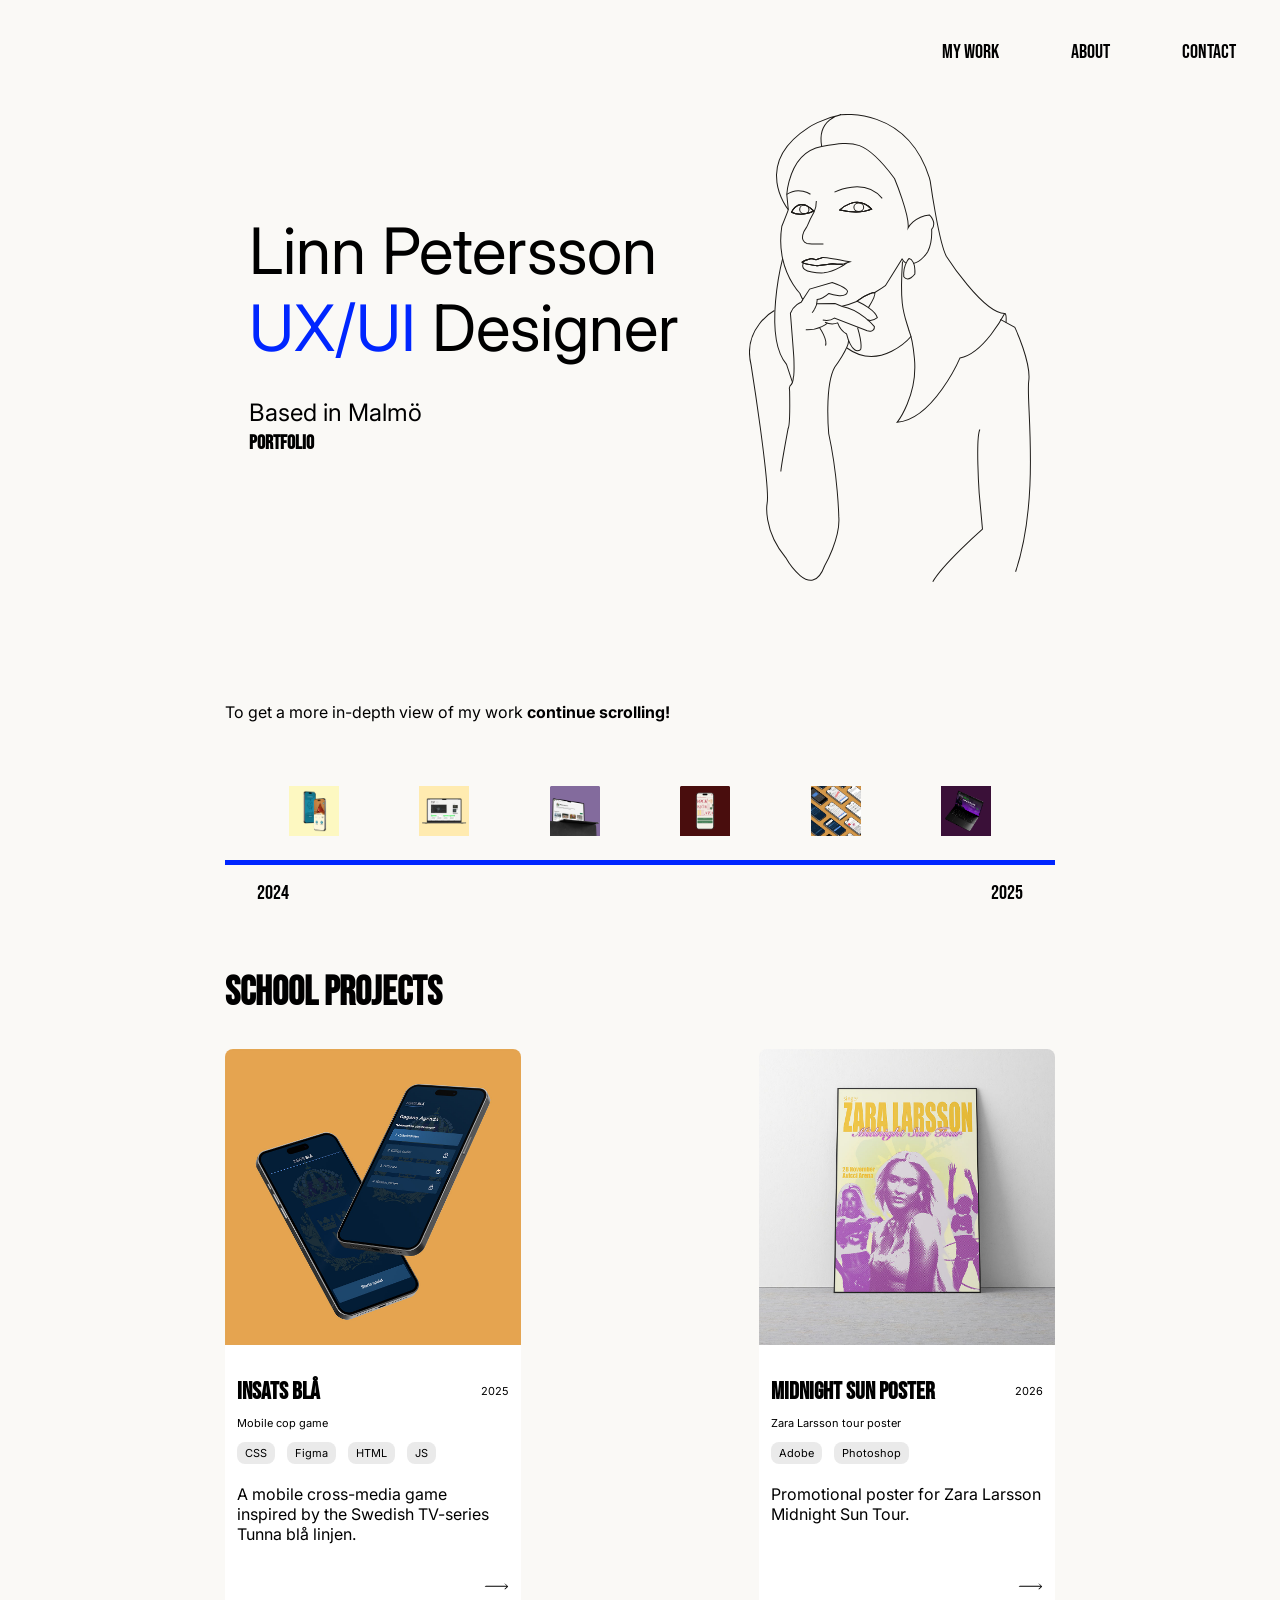
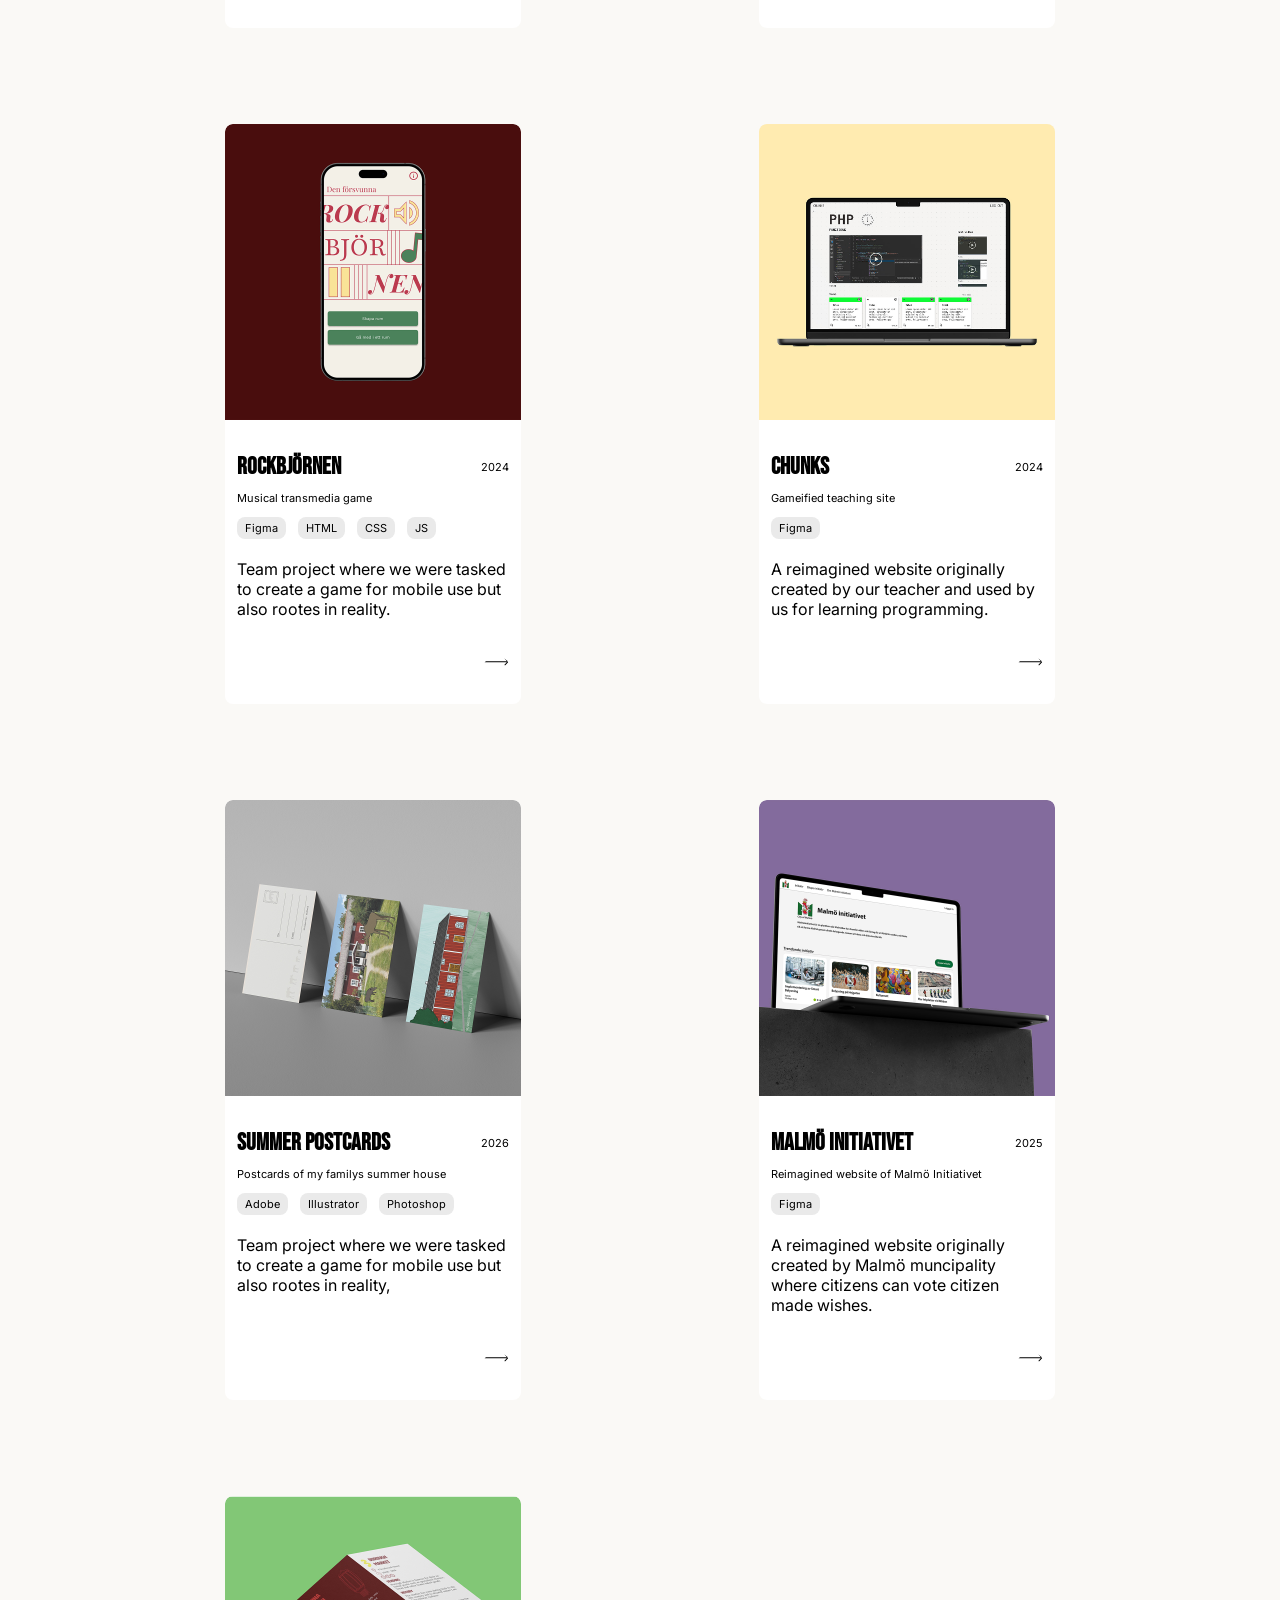
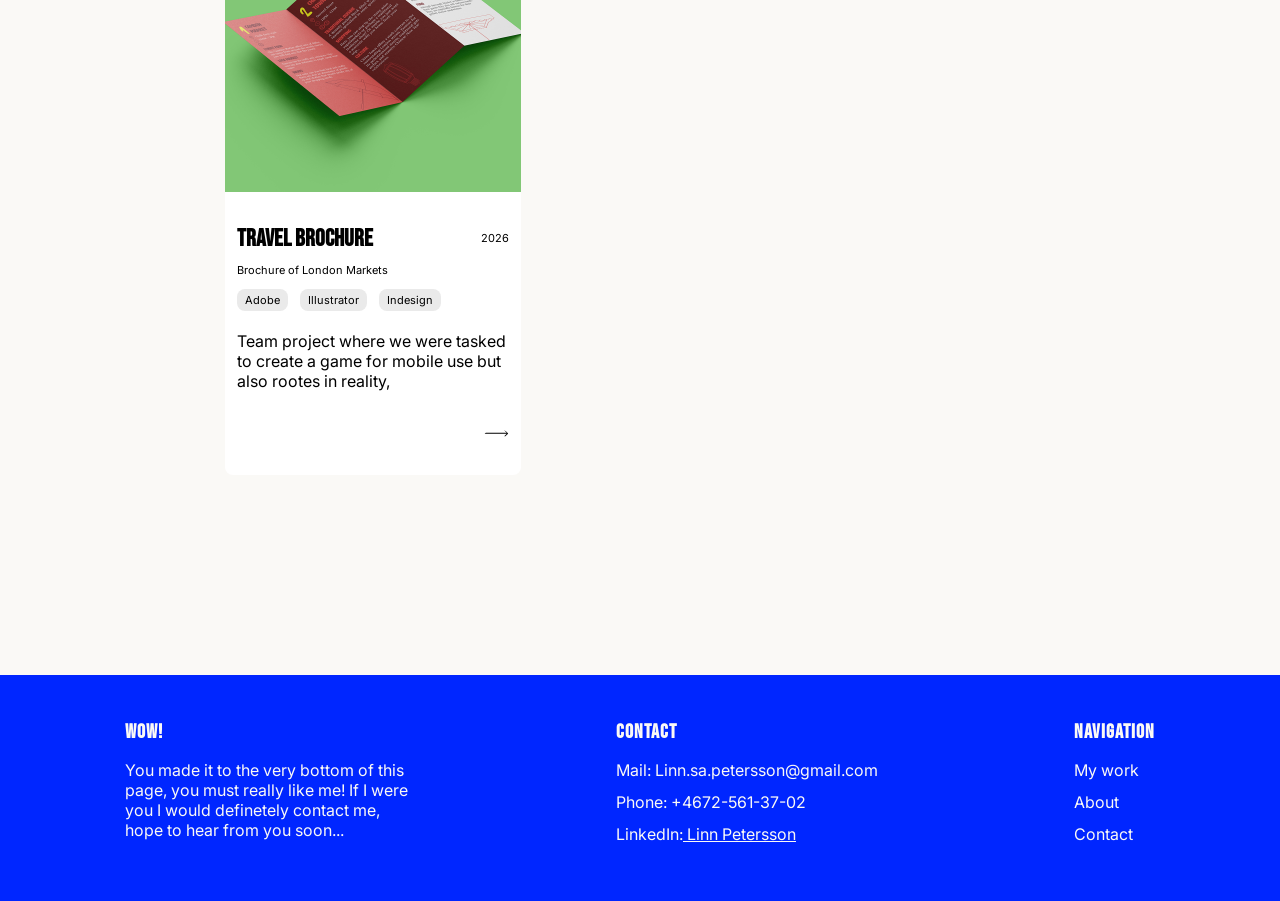
==== index.html @ 406128b1 "All files for my portfolio" ====
<!DOCTYPE html>
<html lang="en">
<head>
  <meta charset="UTF-8">
  <meta name="viewport" content="width=device-width, initial-scale=1.0">
  <link rel="stylesheet" href="index.css">
  <title>Linns Portfolio</title>
</head>
<body>

  <nav>
    <p><a href="index.html">My Work</a></p>
    <p> <a href="about.html">ABOUT</a></p>
    <p> <a href="contact.html">Contact</a></p>
  </nav>

  <header class="firstPageHeader">
    <div>
      <h1 id="first">Linn Petersson</h1>
      <h1><b>UX/UI</b> Designer</h1>
      <h2>Based in Malmö</h2>
      <h3>Portfolio</h3>
    </div>
    <img src="./img/Resurs2.svg" alt="An outlined picture of me" >

  </header>

  <main>
    <div id="timelineContainer">

      <p id="timelineText">To get a more in-depth view of my work <b>continue scrolling!</b></p>
      
      <div id="imgContainer">

        <img src="./img/chick.jpg">
        <img src="./img/PhpMockup.jpg">
        <img src="./img/malmo.jpg">
        <img src="./img/bild.jpg">
        <img src="./img/hui.jpg">
        <img src="./img/hgvjk.jpg">

      </div>

      <div id="timeline"></div>

      <div id="time">

        <p>2024</p>
        <p>2025</p>

      </div>

    </div>
    
    <h3 class="undantagP" id="emmaBaath">School Projects</h3>
    <!-- <h3 class="undantagP" id="hej">Timeline</h3> -->

    <div id="cardContainer"></div>

  <!--

    <div class="card">
      <img src="./img/Mockup.jpg" alt="a mockup picture of my game Insats Blå">
      <div class="cardInfo">

        <div class="cardHeading">

          <h3>Insats Blå</h3>
          <p class="undertext">2024</p>

        </div>

        <p class="undertext">Mobile cop game</p>
        <div class="programs">
          <p class="undertext" >CSS</p>
          <p class="undertext" >Figma</p>
          <p class="undertext">HTML</p>
          <p class="undertext">JS</p>
        </div>
        <p>A mobile cross-media game inspired by the Swedish TV-series Tunna blå linjen</p>

        <div class="arrow">
          <img src="./img/Arrow 2.svg" alt="arrow">
        </div>
  

      </div>

    </div>

      {
    "title": "Beatrank",
    "year": "2024",
    "subtitle": "Spotify inspired data visualisation site",
    "tools": ["Figma"],
    "description": "Website where you can track different DJs through graphs according to their accomplishments.",
    "image": "./img/hgvjk.jpg"
  },

    -->

  </main>

  <footer>
    <div>
      <h4>WOW!</h4>
      <p>You made it to the very bottom of this page,
        you must really like me! If I were you I would
        definetely contact me, hope to hear from you
        soon...</p>
    </div>

    <div>
      <h4>Contact</h4>
      <p>Mail: Linn.sa.petersson@gmail.com</p>
      <p>Phone: +4672-561-37-02</p>
      <p>LinkedIn:<a href="https://www.linkedin.com/in/linn-petersson-7429b9367" target="_blank"> Linn Petersson</a></p>
    </div>
    <div>
      <h4>Navigation</h4>
      <p>My work</p>
      <p>About</p>
      <p>Contact</p>

    </div>

  </footer>

  <script src="index.js"></script>
  
</body>
</html>
---- index.css ----
*{
  margin:0px;
  padding:0px;
}

@font-face {
  font-family: "Bebas";
  src:
    local("BebasNeue"),
    url("./fonts/BebasNeue-Regular.ttf")
}
@font-face {
  font-family: "Inter";
  src:
    local("BebasNeue"),
    url("./fonts/Inter-VariableFont_opsz\,wght.ttf")
}


body{
  background-color:#FAF9F6;
}

p{
  font-family: "Inter";
}

nav{
  display: flex;
  justify-content:end;
  gap: 24px;
  margin-top:32px;
  margin-right:20px;
}

nav p {
  padding: 8px 12px;
  font-family:"Bebas";
  font-size:20px;
}

header{
  display:flex;
  justify-content: center;;

}

header h2{
  margin-top:32px;
  font-family:"Inter";
  font-weight:400;
}

header h3{
  margin-top:4px;
}

header h1{
  font-size: 64px;
  font-family:"inter";
  font-weight:400;
}

b{
  color:#0026FF;
  font-weight:400;
}

i{
  color:#0026FF;
  font-style:normal;
}

#first{
  margin-top:140px;

}

header img{
  width: 282.62px;
  margin-left:70px;
  margin-top: 42px;
}

main{
  padding: 0px 225px 0px 225px;
  margin-bottom:100px;
  max-width:1300px;
  margin:auto;
}

.undantagP{
  font-size:40px;
  max-width: 1028px;
  margin: auto;
  margin-top:64px;
}

#hej{
  font-size:32px;
  margin-top:16px;
}

H3{
  font-family:"Bebas";
  font-size:20px;
}

p{
  font-family: "Inter";
}

.card{
  width: 296px;
  margin-top: 32px;

  display: flex;
  flex-direction: column;

}

.card img{
  width:296px;
  border-radius: 8px 8px 0px 0px;
  height:296px;
  object-fit: cover; 
}

.card h3{
  font-size:24px;
}

.cardInfo{
  padding: 32px 12px 14px 12px;
  background-color: #FFFFFF;
  border-radius: 0px 0px 8px 8px;

  display: flex;
  flex-direction: column;
  flex: 1;
}

.margin{
  margin-bottom:39px;
}

.cardHeading{
  display:flex;
  align-items:center;
  justify-content:space-between;
  margin-bottom:10px;
}

.undertext{
  font-size:11px;
}

card p{
  font-size:12px;
}

.programs{
  display:flex;
  gap:12px;
  margin-top:12px;
  margin-bottom:20px;
}

.programs p{
  background-color: #EAEAEA;
  padding:4px 8px;
  border-radius:8px;
}

.arrow img{
  width:25px;
  height:100%;
}

.arrow{
  margin-top: auto;
  display: flex;
  justify-content: end;
  margin-bottom: 24px;
}

#cardContainer{
  display: grid;
  justify-content: center;
  grid-template-columns: repeat(auto-fit, 296px);
  justify-content: space-between;
  gap: clamp(8px, 5vw, 70px);
  max-width: 1028px;
  margin: auto;

  margin-bottom:200px;
}

h4{
  font-family:"Bebas";
  font-size:20px;
  color:#FAF9F6;
  letter-spacing: 1px;
  margin-bottom:16px;
}

footer{
  display:flex;
  justify-content: space-between;
  padding: 45px 125px 45px 125px;
  background-color:#0026FF;
}

footer p{
  max-width:295px;
  color:#FAF9F6;
  margin-bottom:12px;
}

.aboutMe img{
  width:422.94px;
}

.aboutMe{
  display:flex;
  flex-direction:row;
  justify-content:space-between;
  margin-top:10px;
}

.aboutList{
  display:flex;
  gap:56px;
}

.aboutList p {
  margin-bottom: 4px;
}

.aboutList h2 {
  margin-bottom: 8px;
}

.aboutMeP{
  margin-bottom:32px;
}

.aboutMe p{
  max-width:950px;
}

.aboutH2{
  font-family:"Bebas";
  font-size:24px;
}

.aboutH1{
  font-family:"Bebas";
  font-size: 64px;
}

.img2{
  width:301px;
}

.contactLeft img{
  max-width:295px;
}

.contactMain{
  display:flex;
  justify-content:space-between;
  margin-top:10px;
}

.contactRight h2{
  margin-bottom: 12px;
}

.contactRight p {
  margin-bottom: 8px;
}

.contactRight div{
  margin-bottom:100px;
}

.contactRight{
  margin-top:75px;
}

.kompisarImg{
}

#lastAboutMe{
  margin-bottom:200px;
  margin-top:80px;
}

nav a {
  color:black;
  text-decoration:none;
  padding: 8px 12px 8px 12px;
}

nav a:hover{
  background-color:#0026FF;
  color:white;
}

#timelineContainer{
  max-width:1028px;
  margin:auto;
  margin-top:120px;
}

#timeline{
  height:5px;
  background-color: #0026FF;
  margin-top: 24px;
}

#imgContainer{
  display:flex;
  justify-content: space-between;
  padding: 0px 64px 0px 64px;
}

#imgContainer img{
  width: 50px;

  transform-origin: bottom center; 
  transition: transform 0.3s ease;
}

#imgContainer img:hover {
  transform: scale(4); /* 50px → ~150px */
  z-index: 10;
}

#timelineText b{
  color:black;
  font-weight:bold;
}

#timelineText{
  margin-bottom:64px;
}

#time{
  display:flex;
  justify-content: space-between;
  margin-top:16px;
  padding: 0px 32px 0px 32px;
}

#time p{
  font-family: "bebas";
  font-size: 20px;
}

.cardViewNav{
  display:flex;
  justify-content: space-between;
  margin-left:20px;
}

#lala{
  display:flex;
  flex-direction:row;
  gap:24px;
}

.headContainer{
  display:flex;
  gap:24px;
  margin-bottom:64px;
}

.headContainer img{
  width:50vw;
}

.headTextContainer{
  display:flex;
  flex-direction: column;
  gap:32px;
}

.headInformation p{
  margin-top:16px;
}

.yolo{
  margin-bottom:32px;
}

.projectOverview h3{
  margin-bottom:16px;
}

.projectOverview img{
  width:100%;
}

.projectOverviewImg{
  display:flex;
  justify-content: space-between;
  margin: 32px 0px 32px 0px;
  gap:16px;
}

.designHeader{
  display:flex;
  gap:12px;
  align-items:end;
  margin-top: 32px;
  margin-bottom:16px;
}

.designImg img{
  width:100%;
  margin-top:32px;
}

.designProcess{
  margin-bottom:124px;
}

.card {
  text-decoration: none;    /* remove underline */
  color: inherit;           /* keep your text styles */
}

.card:hover {
  transform: translateY(-5px);
  transition: 0.2s;
  box-shadow: rgba(0, 0, 0, 0.15) 1.95px 1.95px 2.6px;
}

.zaraPoster{
  max-width:400px;
}

.aboutMe a{
  color: inherit;
}

.aboutMe a:hover{
  color:#0026FF;
}

footer a{
  color:inherit;
}

footer a:hover{
  color:black;
}

.contactLeft{
  max-width:700px;
}
.contactLeft p{
  margin-bottom:32px;
}

.contactMain{
  margin-bottom:100px;
}

@media (max-width: 1200px){
  .contactMain{
    padding: 0px 100px;
  }
}

@media (max-width: 1100px){

  main{
    padding: 0px 200px;

  }

  #cardContainer{
    justify-content: center;
  }

  #imgContainer{
    justify-content: center;
    gap: 32px;
  }

  #time{
    gap: 32px;
  }

  nav{
    display:flex;
    justify-content:center;
  }
  #timelineContainer{
    margin:auto;
  }

}

@media (max-width: 1050px){
  main{
  padding:150px;
}

  #emmaBaath{
  display:flex;
  justify-content:center;
}

  .aboutMeMain{
    padding: 0px 100px;
  }
}

@media (max-width: 870px){
  main{
    padding:16px;
  }

  #emmaBaath{
    display:flex;
    justify-content:center;
  }

  .contactMain{
    display:flex;
    flex-direction:column;
    align-items:center;
  }

  .contactLeft{
    max-width:340px;
    margin-top:32px;
  }

  }

  @media (max-width: 980px){

    .aboutMe{
      display:flex;
      flex-direction: column;
      justify-content:center;
    }

    .aboutMe:nth-child(2){
      flex-direction: column-reverse;
    }

    footer{
      padding:16px;
    }


  }

  @media (max-width: 938px){
    main{
    padding:50px;
  }

  .aboutMeMain img{
    align-self:center;
  }
  
    }

    @media (max-width: 700px){
      footer{
        display:flex;
        flex-direction:column;
        align-items:center;
      }

      footer div{
        min-width:296px;
      }
    
    }


@media (max-width: 630px){
  .firstPageHeader{
    display:flex;
    flex-direction:column;
    align-items:center;

  }
  .firstPageHeader img{
    margin-left:0px;

  }
        .headContainer{
        display:flex;
        flex-direction:column;
      }
    
      .headTextContainer{
        flex-direction:row;
      }

      .headContainer img{
        min-width:300px;
        align-self:center;
      }

      .cardViewMain{
        display:flex;
        flex-direction:column;
        justify-content:center;
        align-items:center;
        padding:32px;
      }

}

@media (max-width: 580px) {
  #imgContainer img:nth-child(n+4) {
    display: none;
  }
  .more {
    display: inline-block;
    font-weight: bold;
    font-size: 16px;
    color: #0026FF;
  }

  .firstPageHeader div:first-child{
    margin-left:16px;
  }

  nav{
    margin-left:0px;
    margin-right:0px;
  }

  .aboutMeMain{
    padding:0px 32px;
  }

  .contactMain{
    padding:0px 32px;
  }

  .aboutMeMain img{
    width:300px;
  }

  .projectOverviewImg{
    display:flex;
    flex-direction:column;
  }

  .cardViewNav{
    margin:0px;
    gap:0px;
  }

  .aboutList{
    gap:16px;
  }

}
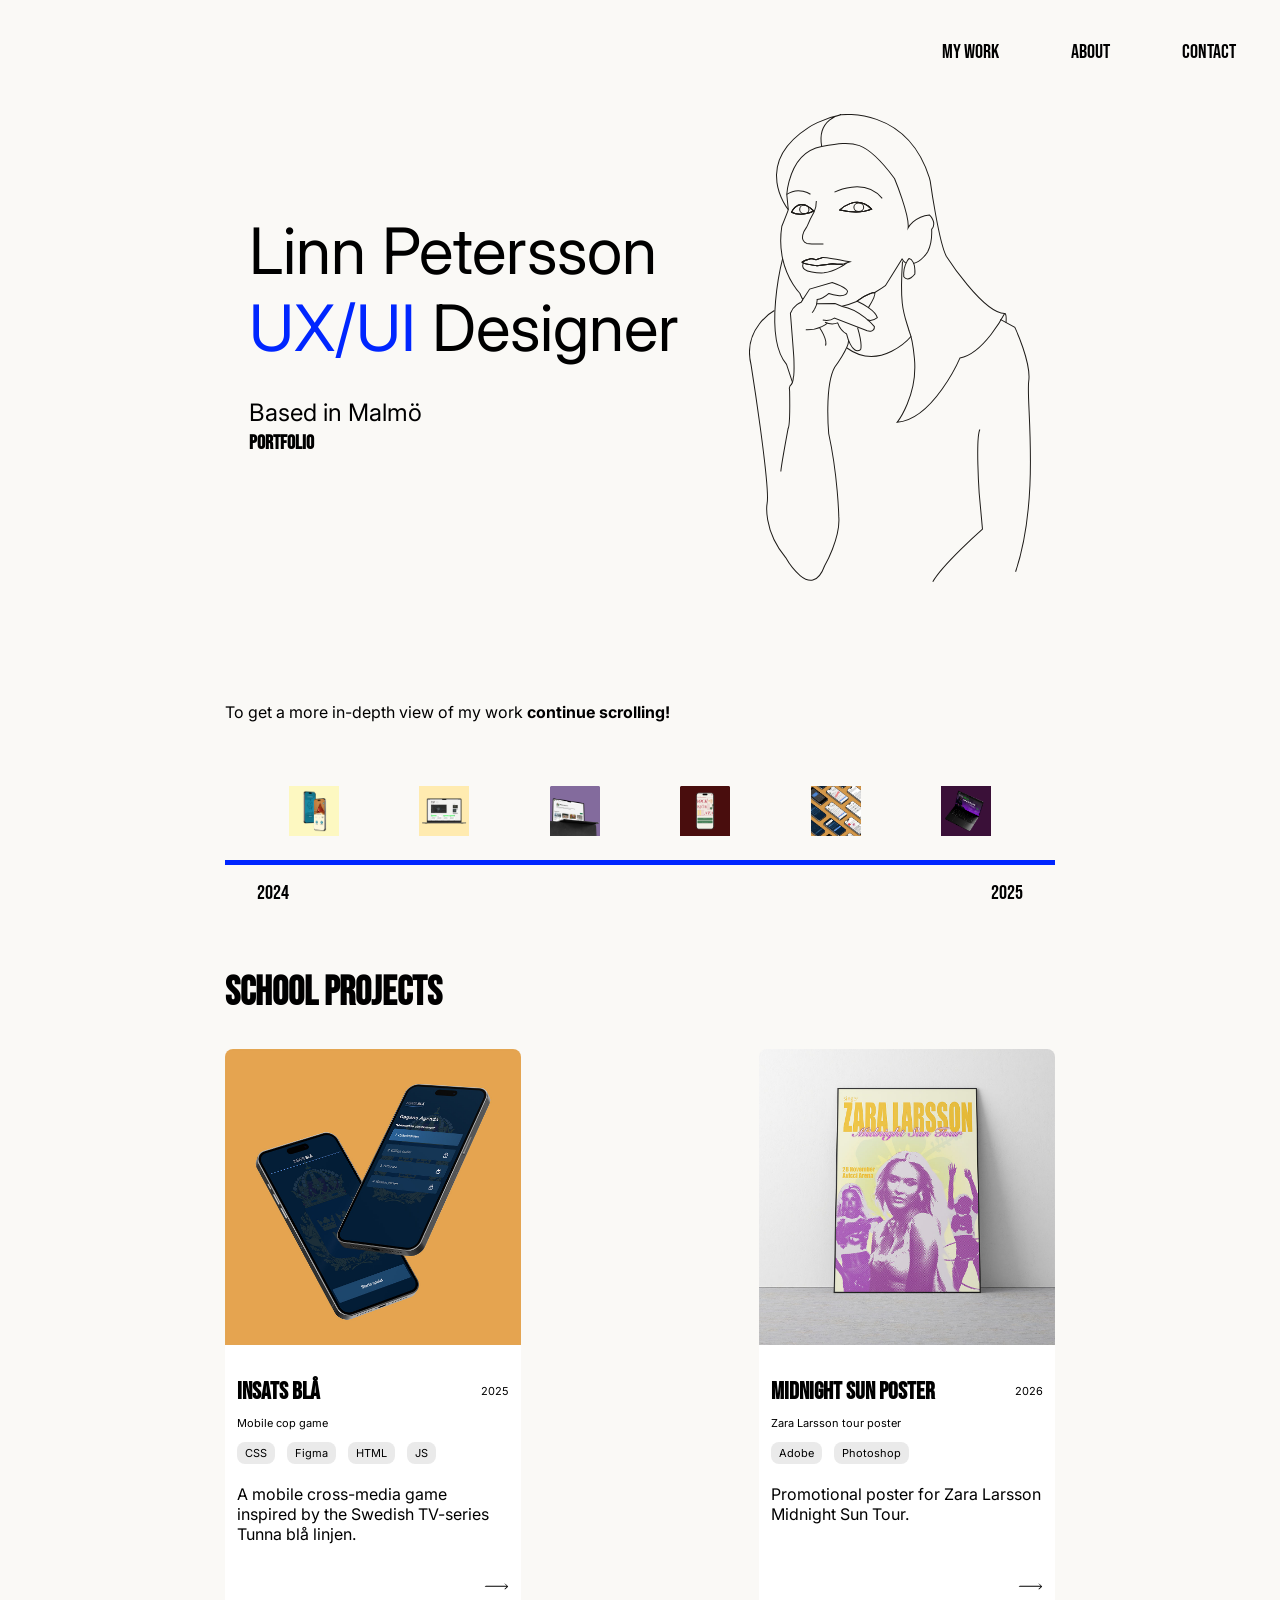
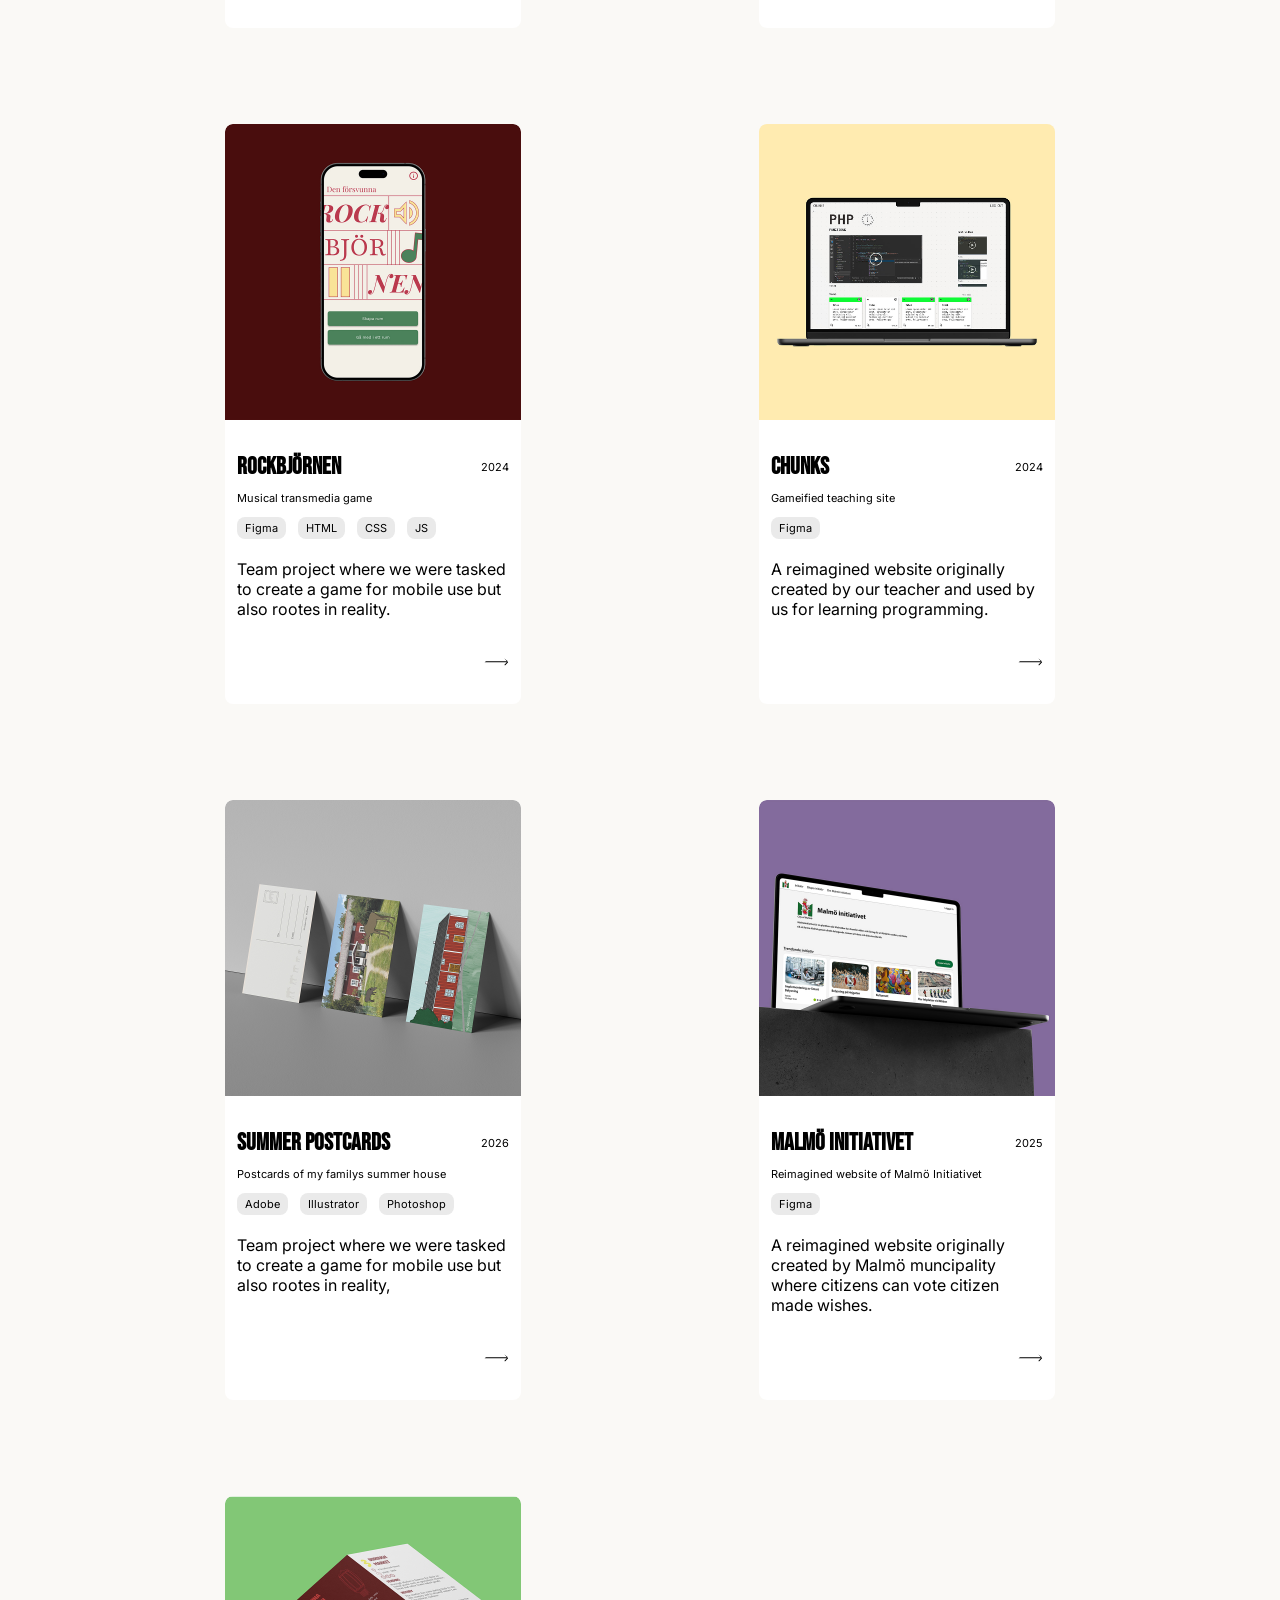
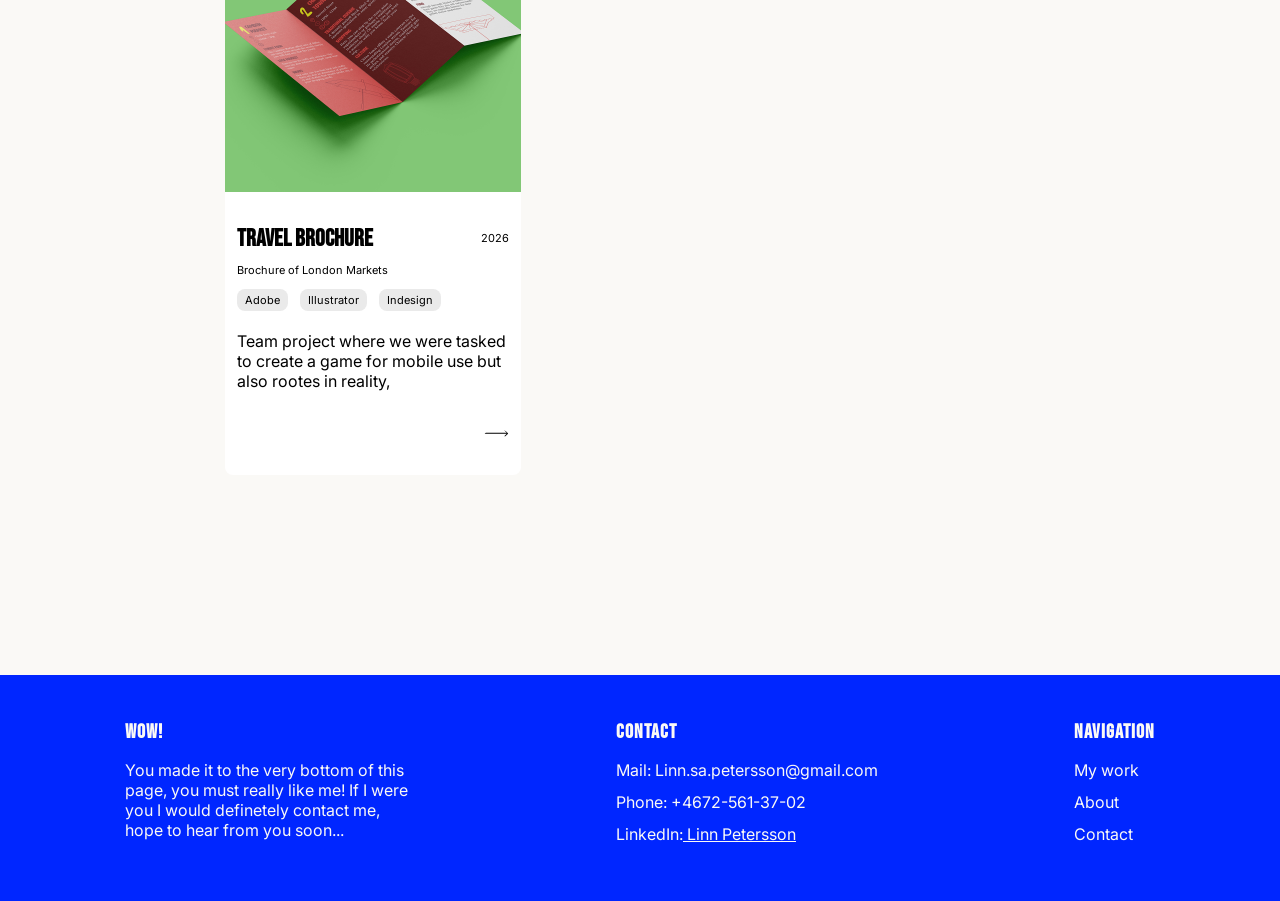
==== commit 972ffa75: "testar" ====
--- a/index.html
+++ b/index.html
@@ -126,6 +126,7 @@
 
   </footer>
 
+  <script src="server.js"></script>
   <script src="index.js"></script>
   
 </body>
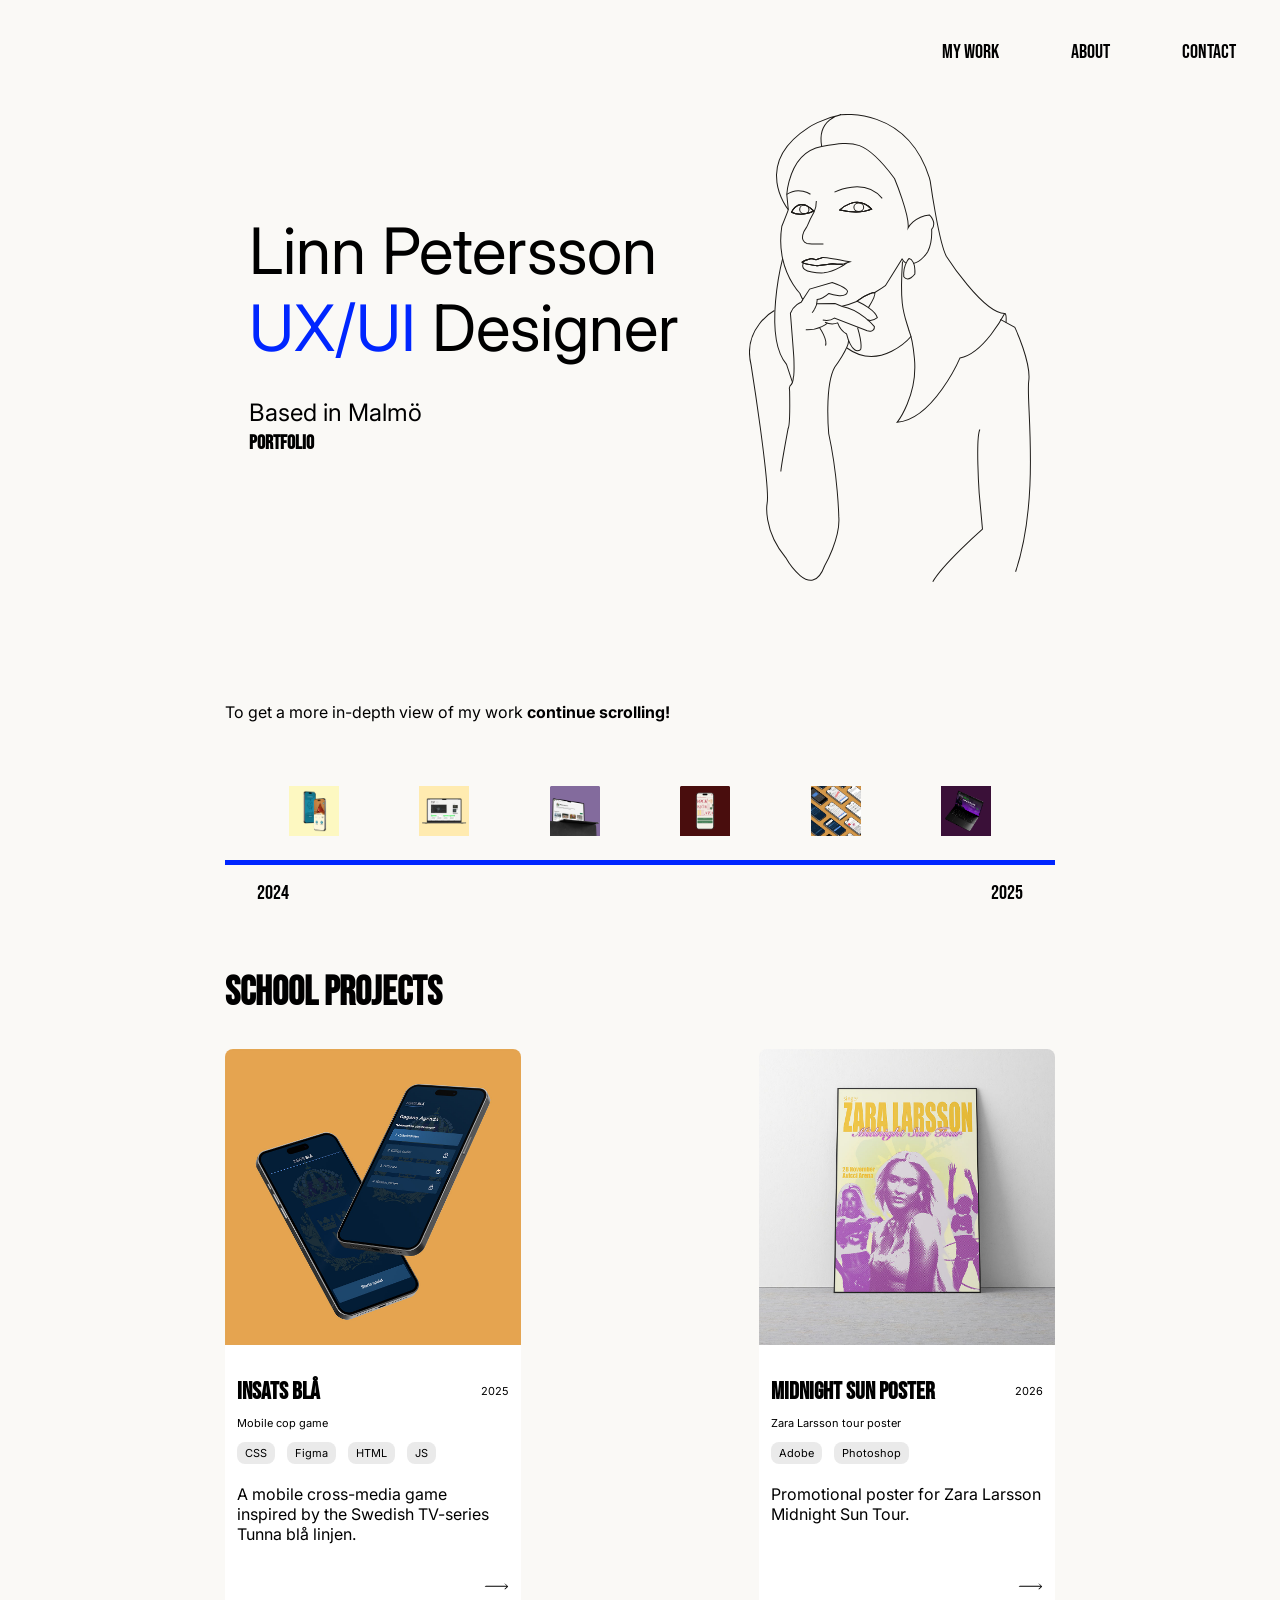
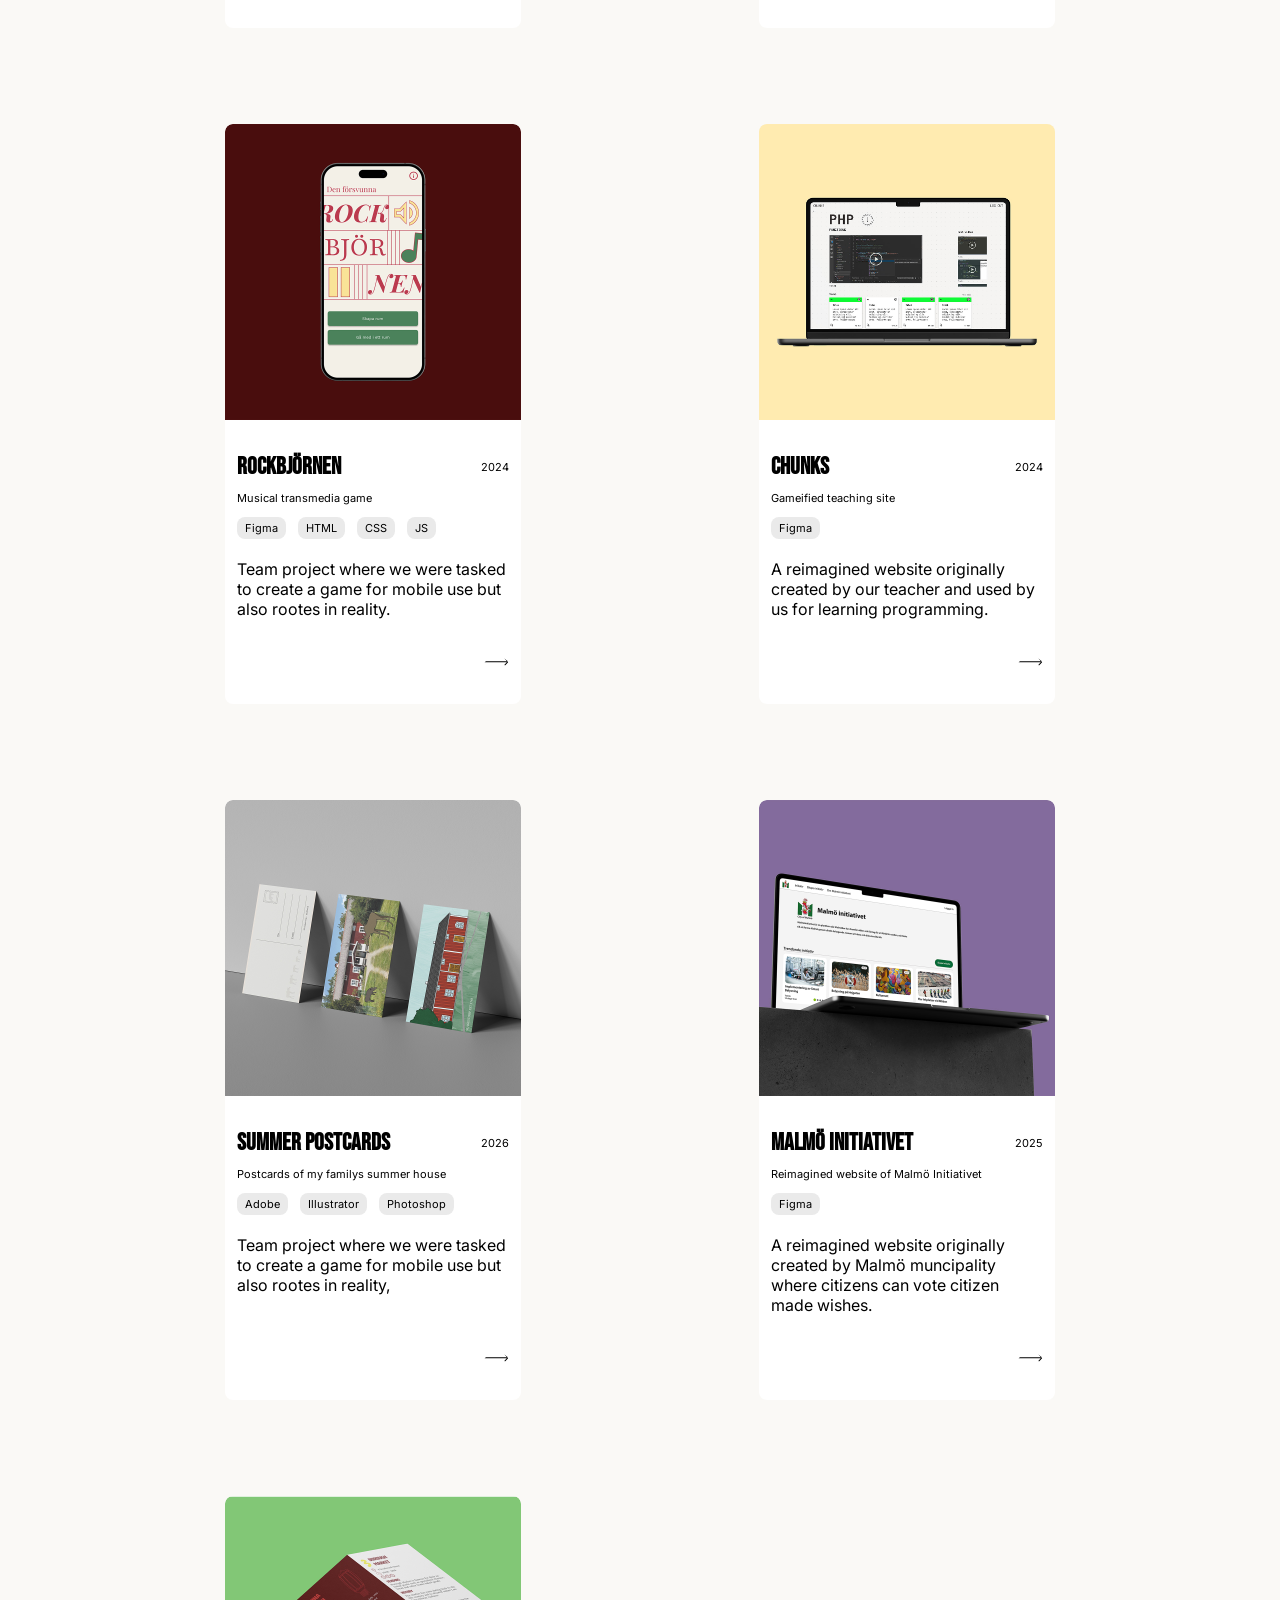
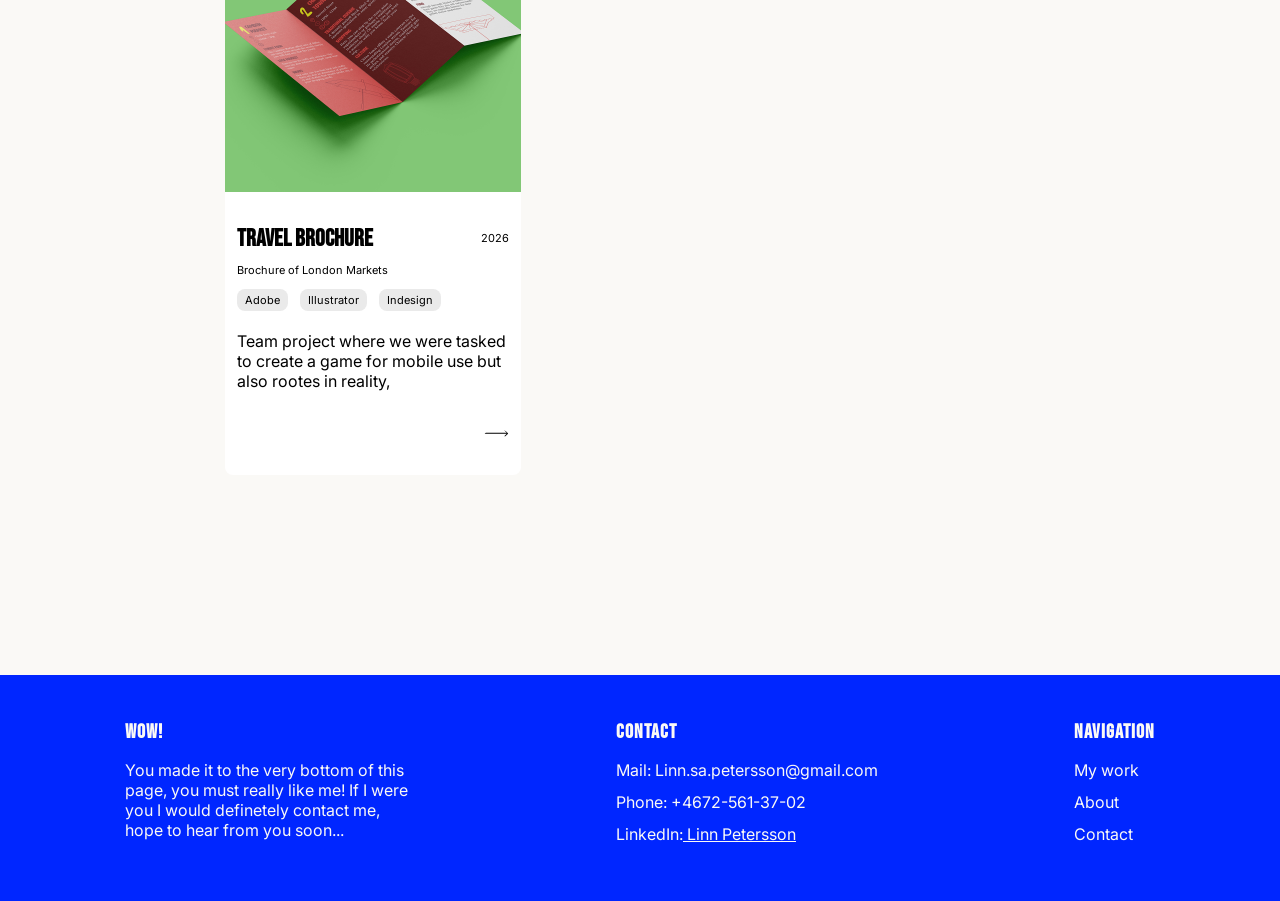
==== commit 46539f05: "bort me server.js" ====
--- a/index.html
+++ b/index.html
@@ -126,7 +126,6 @@
 
   </footer>
 
-  <script src="server.js"></script>
   <script src="index.js"></script>
   
 </body>
